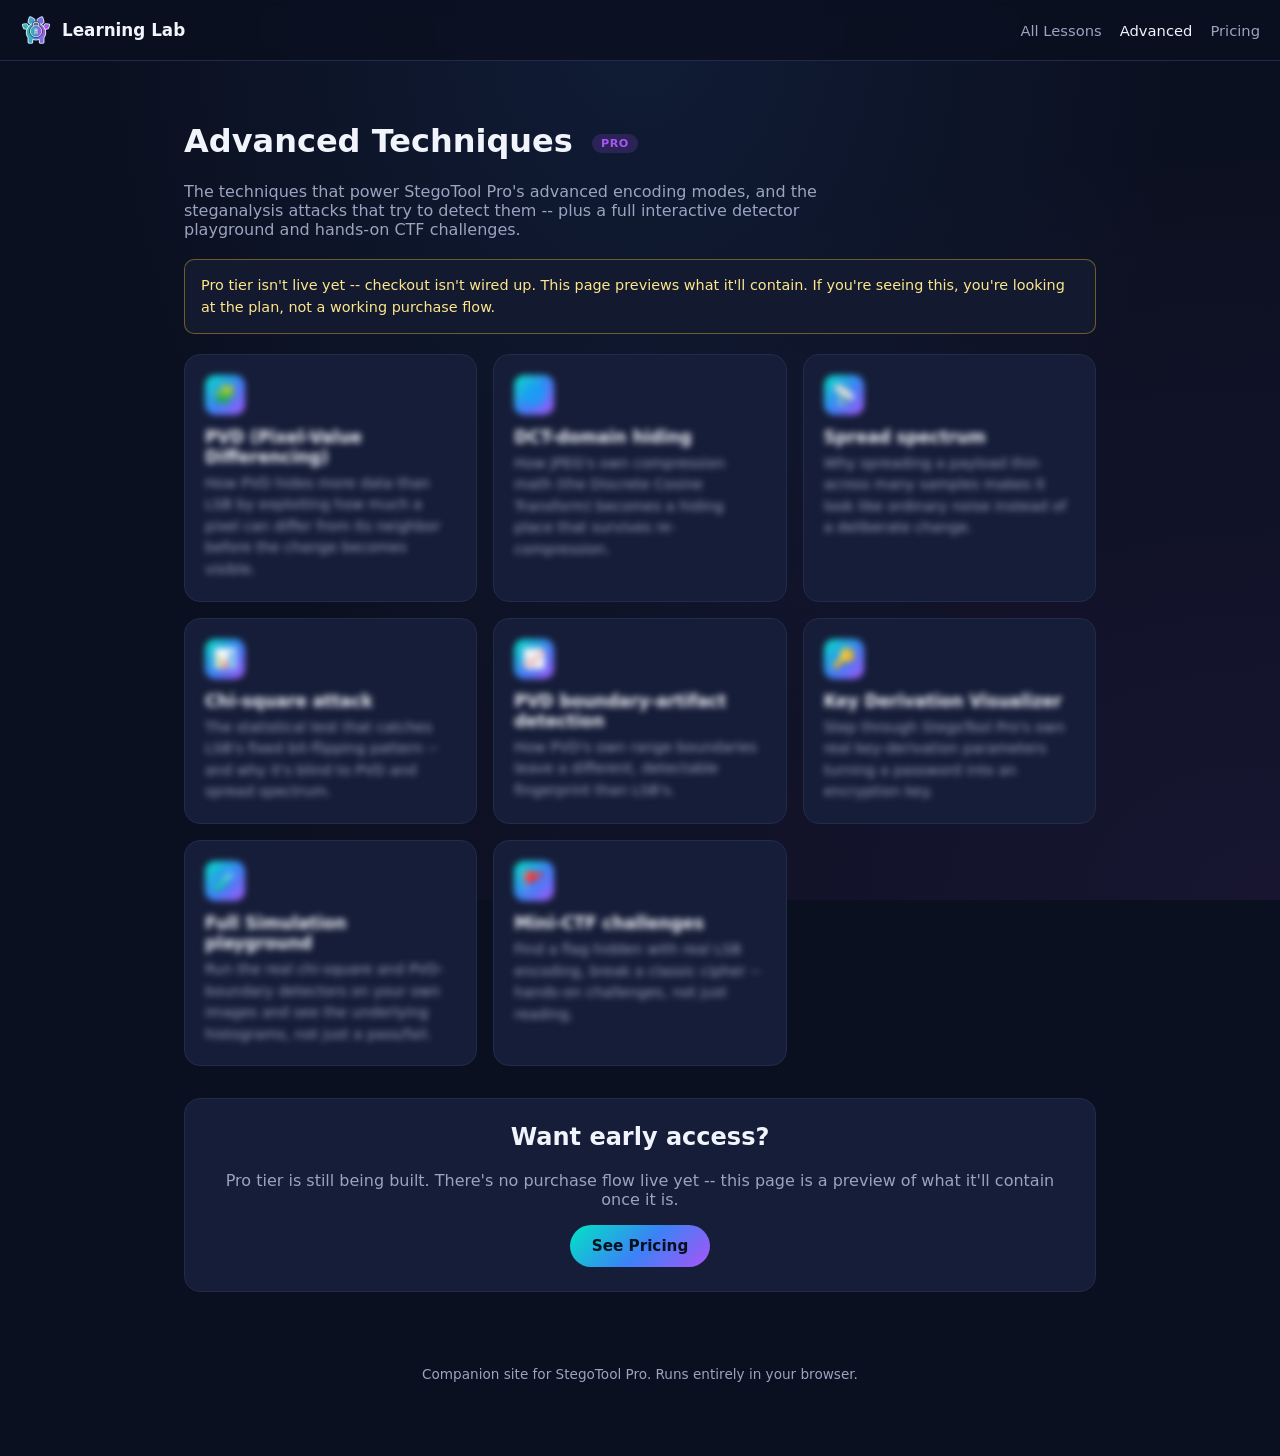
==== advanced.html @ da10e9cb "Add StegoTool Pro Learning Lab static site" ====
<!DOCTYPE html>
<html lang="en">
<head>
<meta charset="UTF-8">
<meta name="viewport" content="width=device-width, initial-scale=1.0">
<meta http-equiv="Cache-Control" content="no-cache, no-store, must-revalidate">
<title>Advanced — StegoTool Pro Learning Lab</title>
<link rel="stylesheet" href="styles.css?v=2">
</head>
<body>

<nav class="site-nav">
  <a href="index.html" class="brand"><img src="assets/logo.png" alt=""> Learning Lab</a>
  <ul class="nav-links">
    <li><a href="index.html">All Lessons</a></li>
    <li><a href="advanced.html" class="active">Advanced</a></li>
    <li><a href="pricing.html">Pricing</a></li>
  </ul>
</nav>

<div class="container" style="padding-top: 40px;">
  <h1>Advanced Techniques <span class="badge badge-pro">Pro</span></h1>
  <p style="color: var(--text-muted); max-width: 640px;">
    The techniques that power StegoTool Pro's advanced encoding modes, and the
    steganalysis attacks that try to detect them -- plus a full interactive detector
    playground and hands-on CTF challenges.
  </p>

  <div class="note note-warning" style="margin: 20px 0;">
    Pro tier isn't live yet -- checkout isn't wired up. This page previews what it'll
    contain. If you're seeing this, you're looking at the plan, not a working purchase
    flow.
  </div>

  <div class="card-grid">
    <div class="tile lock-overlay-wrap">
      <div class="locked">
        <div class="icon">🧩</div>
        <h3>PVD (Pixel-Value Differencing)</h3>
        <p>How PVD hides more data than LSB by exploiting how much a pixel can differ
          from its neighbor before the change becomes visible.</p>
      </div>
    </div>

    <div class="tile lock-overlay-wrap">
      <div class="locked">
        <div class="icon">🌐</div>
        <h3>DCT-domain hiding</h3>
        <p>How JPEG's own compression math (the Discrete Cosine Transform) becomes a
          hiding place that survives re-compression.</p>
      </div>
    </div>

    <div class="tile lock-overlay-wrap">
      <div class="locked">
        <div class="icon">📡</div>
        <h3>Spread spectrum</h3>
        <p>Why spreading a payload thin across many samples makes it look like ordinary
          noise instead of a deliberate change.</p>
      </div>
    </div>

    <div class="tile lock-overlay-wrap">
      <div class="locked">
        <div class="icon">📊</div>
        <h3>Chi-square attack</h3>
        <p>The statistical test that catches LSB's fixed bit-flipping pattern -- and
          why it's blind to PVD and spread spectrum.</p>
      </div>
    </div>

    <div class="tile lock-overlay-wrap">
      <div class="locked">
        <div class="icon">📈</div>
        <h3>PVD boundary-artifact detection</h3>
        <p>How PVD's own range boundaries leave a different, detectable fingerprint
          than LSB's.</p>
      </div>
    </div>

    <div class="tile lock-overlay-wrap">
      <div class="locked">
        <div class="icon">🔑</div>
        <h3>Key Derivation Visualizer</h3>
        <p>Step through StegoTool Pro's own real key-derivation parameters turning a
          password into an encryption key.</p>
      </div>
    </div>

    <div class="tile lock-overlay-wrap">
      <div class="locked">
        <div class="icon">🧪</div>
        <h3>Full Simulation playground</h3>
        <p>Run the real chi-square and PVD-boundary detectors on your own images and
          see the underlying histograms, not just a pass/fail.</p>
      </div>
    </div>

    <div class="tile lock-overlay-wrap">
      <div class="locked">
        <div class="icon">🚩</div>
        <h3>Mini-CTF challenges</h3>
        <p>Find a flag hidden with real LSB encoding, break a classic cipher -- hands-on
          challenges, not just reading.</p>
      </div>
    </div>
  </div>

  <div class="card" style="margin-top: 32px; text-align: center;">
    <h2>Want early access?</h2>
    <p style="color: var(--text-muted);">
      Pro tier is still being built. There's no purchase flow live yet -- this page is a
      preview of what it'll contain once it is.
    </p>
    <a class="btn btn-primary" href="pricing.html">See Pricing</a>
  </div>

</div>

<footer>
  <p>Companion site for StegoTool Pro. Runs entirely in your browser.</p>
</footer>

</body>
</html>
---- styles.css ----
:root {
  --bg: #0b1020;
  --bg-elevated: #131a30;
  --card: #161d38;
  --card-border: #232b4a;
  --text: #f1f4fb;
  --text-muted: #9aa3c0;
  --teal: #00e5c3;
  --blue: #3b82f6;
  --purple: #a855f7;
  --gradient: linear-gradient(135deg, var(--teal), var(--blue) 52%, var(--purple));
  --success: #34d399;
  --warning: #fbbf24;
  --danger: #f87171;
  --radius: 16px;
  --radius-sm: 10px;
  --max-width: 960px;
}

* { box-sizing: border-box; }

html, body {
  margin: 0;
  padding: 0;
  background: var(--bg);
  color: var(--text);
  font-family: "Segoe UI", system-ui, -apple-system, Roboto, sans-serif;
  scroll-behavior: smooth;
}

body {
  background-image:
    radial-gradient(ellipse at top, rgba(59, 130, 246, 0.10), transparent 60%),
    radial-gradient(ellipse at bottom right, rgba(168, 85, 247, 0.08), transparent 60%);
  background-attachment: fixed;
}

a { color: var(--blue); }
a:hover { color: var(--teal); }

.container {
  max-width: var(--max-width);
  margin: 0 auto;
  padding: 0 24px;
}

/* ---- Nav ---- */
nav.site-nav {
  display: flex;
  align-items: center;
  justify-content: space-between;
  flex-wrap: wrap;
  gap: 10px 16px;
  padding: 14px 20px;
  border-bottom: 1px solid var(--card-border);
  backdrop-filter: blur(8px);
  position: sticky;
  top: 0;
  background: rgba(11, 16, 32, 0.85);
  z-index: 10;
}

.brand {
  display: flex;
  align-items: center;
  gap: 10px;
  text-decoration: none;
  color: var(--text);
  font-weight: 700;
  font-size: 1.05rem;
}

.brand img { width: 32px; height: 32px; }

.nav-links {
  display: flex;
  flex-wrap: wrap;
  gap: 8px 18px;
  list-style: none;
  margin: 0;
  padding: 0;
}

.nav-links a {
  color: var(--text-muted);
  text-decoration: none;
  font-size: 0.92rem;
  font-weight: 500;
  white-space: nowrap;
}

.nav-links a:hover, .nav-links a.active { color: var(--text); }

@media (max-width: 640px) {
  nav.site-nav { justify-content: center; text-align: center; }
  .nav-links { justify-content: center; width: 100%; gap: 6px 14px; }
  .nav-links a { font-size: 0.85rem; }
  .brand { font-size: 1rem; }
}

/* ---- Hero ---- */
.hero {
  text-align: center;
  padding: 72px 24px 48px;
}

.hero img.logo { width: 88px; height: 88px; margin-bottom: 20px; }

.hero h1 {
  font-size: clamp(1.8rem, 4vw, 2.6rem);
  margin: 0 0 12px;
  background: var(--gradient);
  -webkit-background-clip: text;
  background-clip: text;
  color: transparent;
}

.hero p {
  color: var(--text-muted);
  font-size: 1.05rem;
  max-width: 620px;
  margin: 0 auto;
  line-height: 1.6;
}

/* ---- Feature row + stats bar ---- */
.feature-row {
  display: grid;
  grid-template-columns: repeat(auto-fit, minmax(220px, 1fr));
  gap: 20px;
  margin: 8px 0 32px;
}
.feature-item { text-align: center; padding: 12px; }
.feature-icon {
  width: 56px; height: 56px;
  margin: 0 auto 14px;
  border-radius: 50%;
  display: flex; align-items: center; justify-content: center;
  font-size: 1.6rem;
  border: 1px solid var(--card-border);
}
.feature-icon.tone-teal { background: rgba(0, 229, 195, 0.12); box-shadow: 0 0 0 1px rgba(0,229,195,0.25) inset; }
.feature-icon.tone-blue { background: rgba(59, 130, 246, 0.12); box-shadow: 0 0 0 1px rgba(59,130,246,0.25) inset; }
.feature-icon.tone-purple { background: rgba(168, 85, 247, 0.12); box-shadow: 0 0 0 1px rgba(168,85,247,0.25) inset; }

.section-heading {
  text-align: center;
  font-size: 0.85rem;
  font-weight: 700;
  letter-spacing: 0.08em;
  text-transform: uppercase;
  color: var(--text-muted);
  margin: 8px 0 20px;
}

.lesson-icon-badge {
  width: 48px; height: 48px;
  border-radius: 12px;
  background: var(--gradient);
  display: flex; align-items: center; justify-content: center;
  font-size: 1.4rem;
  flex-shrink: 0;
}
.feature-item h3 { margin: 0 0 6px; font-size: 1rem; }
.feature-item p { margin: 0; color: var(--text-muted); font-size: 0.88rem; line-height: 1.5; }

.stats-bar {
  display: flex;
  justify-content: center;
  gap: 40px;
  flex-wrap: wrap;
  padding: 20px 24px;
  border-radius: var(--radius);
  background: var(--card);
  border: 1px solid var(--card-border);
  margin-bottom: 32px;
  text-align: center;
}
.stats-bar .stat-value {
  font-size: 1.6rem;
  font-weight: 700;
  background: var(--gradient);
  -webkit-background-clip: text;
  background-clip: text;
  color: transparent;
}
.stats-bar .stat-label { color: var(--text-muted); font-size: 0.8rem; margin-top: 2px; }

/* ---- Cards / Sections ---- */
.card {
  background: var(--card);
  border: 1px solid var(--card-border);
  border-radius: var(--radius);
  padding: 24px;
  margin-bottom: 20px;
}

.card h2 { margin-top: 0; }
.card h3 { color: var(--text); }

.card-grid {
  display: grid;
  grid-template-columns: repeat(auto-fit, minmax(240px, 1fr));
  gap: 16px;
}

.tile {
  background: var(--card);
  border: 1px solid var(--card-border);
  border-radius: var(--radius);
  padding: 20px;
  text-decoration: none;
  color: var(--text);
  display: block;
  transition: border-color 0.15s ease, transform 0.15s ease;
}

.tile:hover { border-color: var(--blue); transform: translateY(-2px); }

.tile .icon {
  width: 40px;
  height: 40px;
  border-radius: var(--radius-sm);
  background: var(--gradient);
  display: flex;
  align-items: center;
  justify-content: center;
  font-size: 1.2rem;
  margin-bottom: 12px;
}

.tile h3 { margin: 0 0 6px; font-size: 1.05rem; }
.tile p { margin: 0; color: var(--text-muted); font-size: 0.9rem; line-height: 1.5; }

.badge {
  display: inline-block;
  font-size: 0.7rem;
  font-weight: 700;
  letter-spacing: 0.04em;
  text-transform: uppercase;
  padding: 3px 9px;
  border-radius: 999px;
  margin-left: 8px;
  vertical-align: middle;
}

.badge-free { background: rgba(52, 211, 153, 0.15); color: var(--success); }
.badge-pro { background: rgba(168, 85, 247, 0.18); color: var(--purple); }

/* ---- Buttons ---- */
.btn {
  display: inline-flex;
  align-items: center;
  gap: 8px;
  padding: 12px 22px;
  border-radius: 999px;
  font-weight: 600;
  font-size: 0.95rem;
  text-decoration: none;
  border: none;
  cursor: pointer;
}

.btn-primary {
  background: var(--gradient);
  color: #06111f;
}

.btn-outline {
  background: transparent;
  border: 1px solid var(--card-border);
  color: var(--text);
}

.btn-outline:hover { border-color: var(--blue); }
.btn:disabled { opacity: 0.5; cursor: not-allowed; }

/* ---- Locked / Pro content ---- */
.locked {
  position: relative;
  filter: blur(3px);
  pointer-events: none;
  user-select: none;
}

.lock-overlay {
  position: absolute;
  inset: 0;
  display: flex;
  flex-direction: column;
  align-items: center;
  justify-content: center;
  gap: 12px;
  text-align: center;
  padding: 24px;
}

.lock-overlay-wrap { position: relative; }

/* ---- Quiz ---- */
.quiz-option {
  display: block;
  width: 100%;
  text-align: left;
  padding: 14px 16px;
  margin-bottom: 8px;
  border-radius: var(--radius-sm);
  border: 1px solid var(--card-border);
  background: var(--bg-elevated);
  color: var(--text);
  cursor: pointer;
  font-size: 0.95rem;
}

.quiz-option:hover { border-color: var(--blue); }
.quiz-option.correct { border-color: var(--success); background: rgba(52, 211, 153, 0.1); }
.quiz-option.incorrect { border-color: var(--danger); background: rgba(248, 113, 113, 0.1); }

.note {
  border-radius: var(--radius-sm);
  padding: 14px 16px;
  font-size: 0.9rem;
  line-height: 1.55;
  background: var(--bg-elevated);
  border: 1px solid var(--card-border);
  color: var(--text-muted);
}

.note-warning { border-color: rgba(251, 191, 36, 0.4); color: #fde68a; }

footer {
  text-align: center;
  padding: 40px 24px 60px;
  color: var(--text-muted);
  font-size: 0.85rem;
}

footer a { color: var(--text-muted); }

/* ---- Theory diagrams ---- */
.diagram {
  width: 100%;
  max-width: 480px;
  display: block;
  margin: 16px auto;
  background: var(--bg-elevated);
  border: 1px solid var(--card-border);
  border-radius: var(--radius-sm);
  padding: 8px;
}
.d-label { fill: var(--text); font-size: 13px; font-weight: 600; }
.d-hint { fill: var(--text-muted); font-size: 11px; }
.d-hint-strong { fill: var(--teal); font-size: 12px; font-weight: 600; }
.d-bit { fill: var(--text); font-size: 16px; font-weight: 700; font-family: monospace; }

/* ---- Simulations (shared across lesson pages) ---- */
.drop-zone {
  border: 2px dashed var(--card-border);
  border-radius: var(--radius);
  padding: 40px 24px;
  text-align: center;
  cursor: pointer;
  color: var(--text-muted);
}
.drop-zone.dragover { border-color: var(--blue); color: var(--text); }

.canvas-row {
  display: flex;
  gap: 20px;
  flex-wrap: wrap;
  justify-content: center;
  margin-top: 16px;
}
.canvas-col { text-align: center; }
.canvas-col canvas, .canvas-col img {
  max-width: 100%;
  border-radius: var(--radius-sm);
  border: 1px solid var(--card-border);
  background: #000;
}
.canvas-col p { color: var(--text-muted); font-size: 0.85rem; margin: 8px 0 0; }

.controls { display: flex; gap: 20px; align-items: center; flex-wrap: wrap; margin: 12px 0; }
.sim-hint { color: var(--text-muted); font-size: 0.9rem; line-height: 1.5; }

select, input[type="range"], input[type="text"], textarea {
  accent-color: var(--blue);
  background: var(--bg-elevated);
  color: var(--text);
  border: 1px solid var(--card-border);
  border-radius: var(--radius-sm);
  padding: 8px 12px;
  font-family: inherit;
}

code, pre {
  background: var(--bg-elevated);
  border-radius: 6px;
  padding: 2px 6px;
  font-size: 0.88em;
}

pre { padding: 14px; overflow-x: auto; }
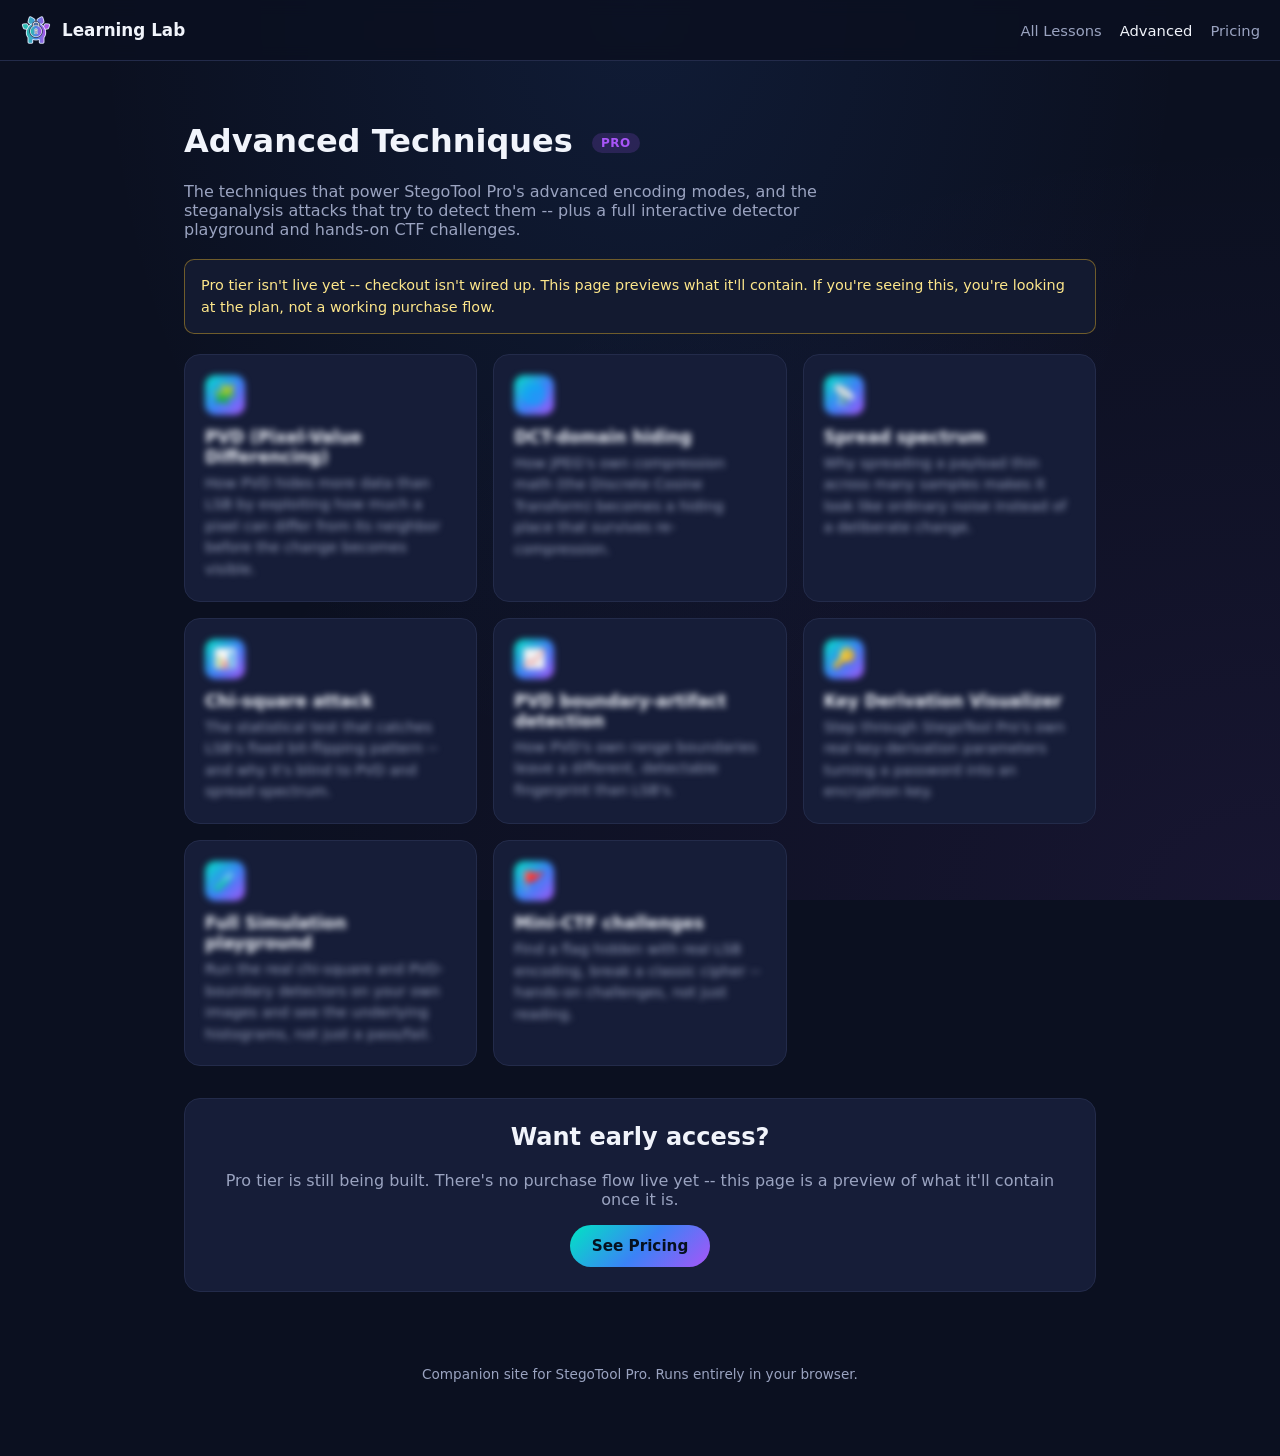
==== commit 4bacf409: "Make the site mobile friendly: stacked layouts, larger tap targets, no horizontal overflow" ====
--- a/advanced.html
+++ b/advanced.html
@@ -5,7 +5,7 @@
 <meta name="viewport" content="width=device-width, initial-scale=1.0">
 <meta http-equiv="Cache-Control" content="no-cache, no-store, must-revalidate">
 <title>Advanced — StegoTool Pro Learning Lab</title>
-<link rel="stylesheet" href="styles.css?v=2">
+<link rel="stylesheet" href="styles.css?v=3">
 </head>
 <body>
 
--- a/styles.css
+++ b/styles.css
@@ -1,4 +1,5 @@
 :root {
+  color-scheme: dark;
   --bg: #0b1020;
   --bg-elevated: #131a30;
   --card: #161d38;
@@ -26,7 +27,11 @@
   color: var(--text);
   font-family: "Segoe UI", system-ui, -apple-system, Roboto, sans-serif;
   scroll-behavior: smooth;
-}
+  -webkit-text-size-adjust: 100%;
+  text-size-adjust: 100%;
+}
+
+body { overflow-wrap: break-word; }
 
 body {
   background-image:
@@ -204,6 +209,10 @@
   gap: 16px;
 }
 
+/* Fixed two-column grid (Basic/Advanced tiles, Free/Pro plans). Collapses to
+   one column on phones -- see the mobile block at the end of this file. */
+.card-grid.grid-2 { grid-template-columns: 1fr 1fr; }
+
 .tile {
   background: var(--card);
   border: 1px solid var(--card-border);
@@ -234,7 +243,7 @@
 
 .badge {
   display: inline-block;
-  font-size: 0.7rem;
+  font-size: 0.75rem;
   font-weight: 700;
   letter-spacing: 0.04em;
   text-transform: uppercase;
@@ -401,3 +410,79 @@
 }
 
 pre { padding: 14px; overflow-x: auto; }
+
+/* ---- Mobile ---- */
+/* Everything below only changes layout/sizing on narrow screens; the desktop
+   look above is untouched. */
+@media (max-width: 640px) {
+  /* The two-row nav was sticky and ate ~90px of every phone screen. */
+  nav.site-nav { position: static; padding: 10px 12px; }
+  .nav-links { gap: 0 4px; }
+  .brand { min-height: 44px; }
+  /* Comfortable tap targets (the text links were ~18px tall). */
+  .nav-links a {
+    display: inline-flex;
+    align-items: center;
+    min-height: 44px;
+    padding: 0 10px;
+  }
+
+  /* iOS repaints fixed backgrounds on every scroll frame; let it scroll. */
+  body { background-attachment: scroll; }
+
+  .container { padding: 0 16px; }
+  .hero { padding: 36px 16px 28px; }
+  .hero img.logo { width: 72px; height: 72px; margin-bottom: 14px; }
+  .hero p { font-size: 1rem; }
+
+  .card { padding: 18px 16px; }
+  .tile { padding: 16px; }
+
+  .card-grid.grid-2 { grid-template-columns: 1fr; }
+
+  .stats-bar {
+    display: grid;
+    grid-template-columns: 1fr 1fr;
+    gap: 18px 12px;
+    padding: 18px 12px;
+  }
+
+  .btn {
+    min-height: 44px;
+    justify-content: center;
+  }
+
+  .quiz-option { padding: 14px; min-height: 48px; }
+
+  .drop-zone { padding: 28px 16px; }
+
+  .controls { gap: 12px; }
+  .canvas-row { gap: 14px; }
+
+  /* 16px+ stops iOS Safari zooming the page when a field is focused, and the
+     taller boxes are easier to hit with a thumb. */
+  select, input[type="text"], textarea {
+    font-size: 16px;
+    min-height: 44px;
+  }
+  input[type="range"] { min-height: 44px; width: 100%; }
+  input[type="checkbox"], input[type="radio"] { width: 22px; height: 22px; flex-shrink: 0; }
+  /* The label is the real tap target for a checkbox/radio. */
+  label:has(input[type="checkbox"]), label:has(input[type="radio"]) {
+    display: inline-flex;
+    align-items: center;
+    gap: 10px;
+    min-height: 44px;
+  }
+  .note a { display: inline-block; padding: 10px 0; }
+
+  /* Long unbroken strings (hex keys, hashes) must wrap, not widen the page. */
+  code, pre, .card p, .card li { overflow-wrap: anywhere; }
+
+  footer { padding: 28px 16px 40px; }
+}
+
+@media (max-width: 360px) {
+  .nav-links a { padding: 0 8px; }
+  .hero h1 { font-size: 1.6rem; }
+}
